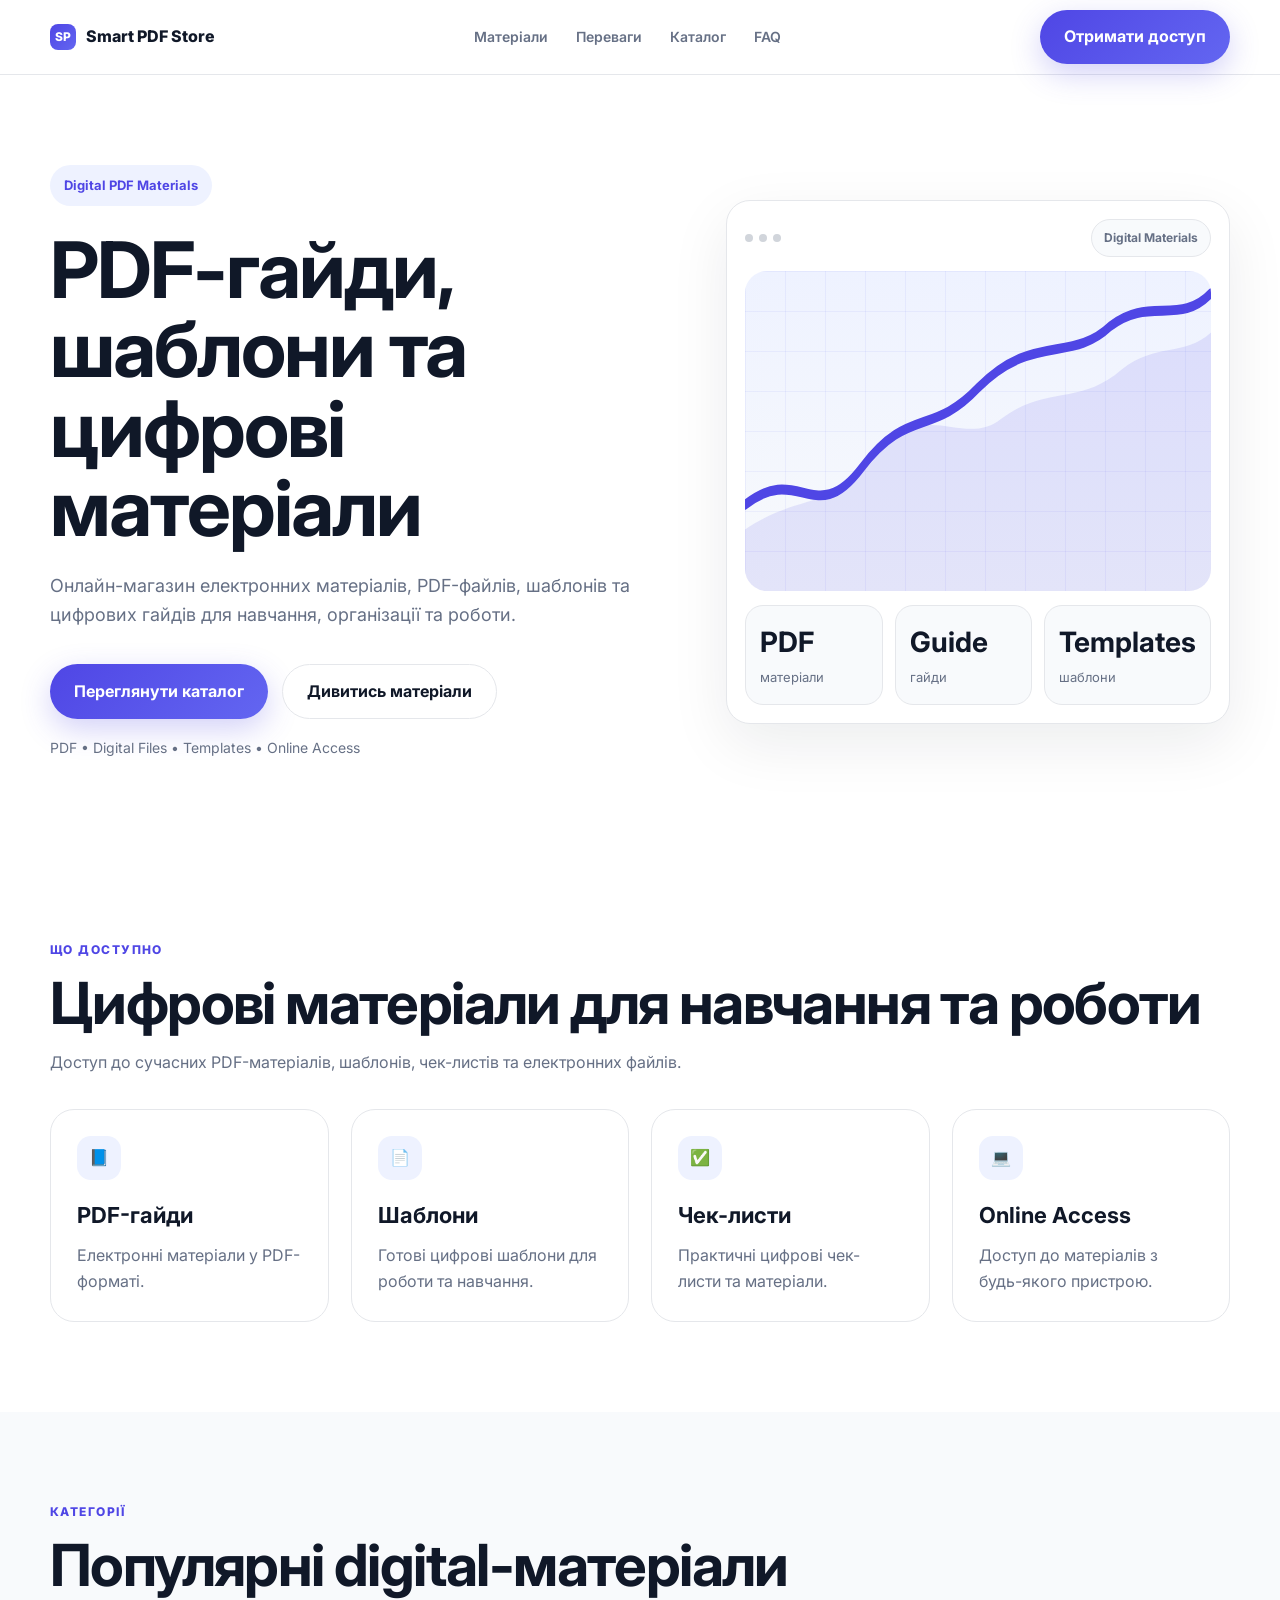
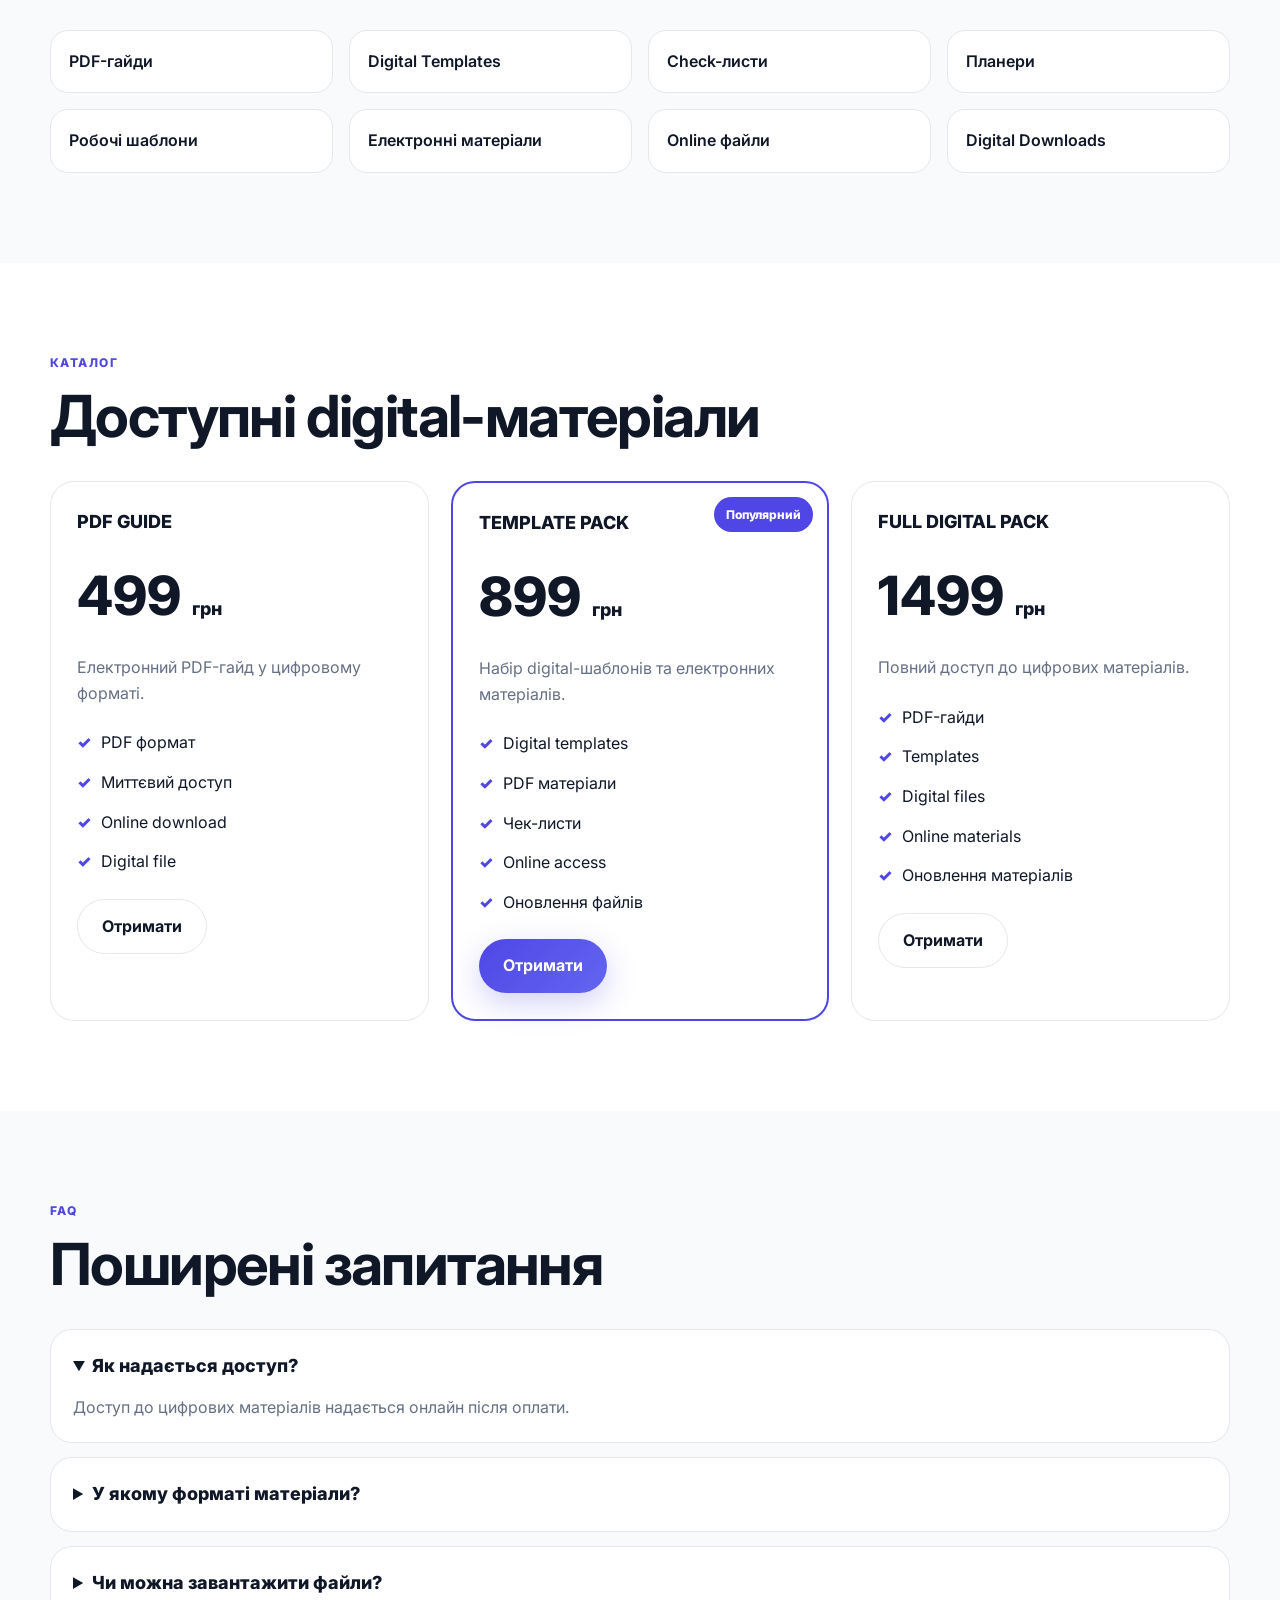
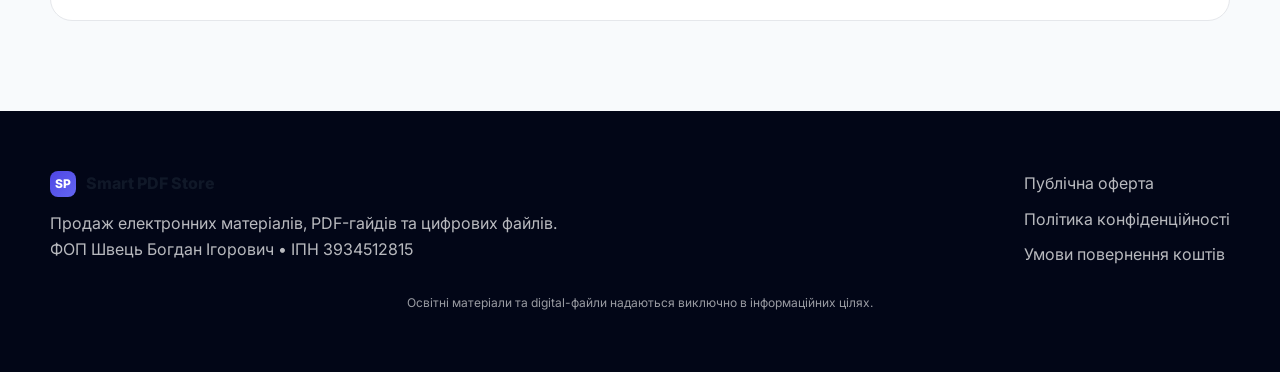
==== index.html @ fd8b2521 "Add files via upload" ====
<!DOCTYPE html>
<html lang="uk">
<head>
  <meta charset="UTF-8" />
  <meta name="viewport" content="width=device-width, initial-scale=1.0" />

  <title>Smart PDF Store</title>

  <meta name="description" content="Продаж електронних матеріалів, PDF-гайдів, шаблонів та цифрових файлів." />

  <link rel="preconnect" href="https://fonts.googleapis.com">
  <link rel="preconnect" href="https://fonts.gstatic.com" crossorigin>

  <link href="https://fonts.googleapis.com/css2?family=Inter:wght@400;500;600;700;800&display=swap" rel="stylesheet">

  <link rel="stylesheet" href="style.css">
</head>

<body>

<header>

  <div class="container nav">

    <a href="#top" class="logo">
      <span class="logo-mark">SP</span>
      <span>Smart PDF Store</span>
    </a>

    <nav class="nav-links">
      <a href="#products">Матеріали</a>
      <a href="#benefits">Переваги</a>
      <a href="#pricing">Каталог</a>
      <a href="#faq">FAQ</a>
    </nav>

    <a class="btn btn-primary"
       href="https://t.me/TM_Vladosss01"
       target="_blank">

      Отримати доступ

    </a>

  </div>

</header>

<main id="top">

  <!-- HERO -->

  <section class="hero">

    <div class="container hero-grid">

      <div>

        <div class="badge">
          Digital PDF Materials
        </div>

        <h1>
          PDF-гайди,
          шаблони та
          цифрові матеріали
        </h1>

        <p>
          Онлайн-магазин електронних матеріалів,
          PDF-файлів, шаблонів та цифрових гайдів
          для навчання, організації та роботи.
        </p>

        <div class="hero-actions">

          <a href="https://t.me/TM_Vladosss01"
             target="_blank"
             class="btn btn-primary">

            Переглянути каталог

          </a>

          <a href="#pricing"
             class="btn btn-secondary">

            Дивитись матеріали

          </a>

        </div>

        <div class="under">
          PDF • Digital Files • Templates • Online Access
        </div>

      </div>

      <div class="dashboard">

        <div class="dash-top">

          <div class="dots">
            <span></span>
            <span></span>
            <span></span>
          </div>

          <div class="dash-pill">
            Digital Materials
          </div>

        </div>

        <div class="chart">

          <svg viewBox="0 0 600 260" preserveAspectRatio="none">

            <path
              d="M0 190 C70 155 90 210 150 160 C210 110 240 135 300 95 C370 50 420 75 470 45 C520 20 560 45 600 18"
              fill="none"
              stroke="#4f46e5"
              stroke-width="8"
              stroke-linecap="round"
            />

            <path
              d="M0 210 C70 180 115 195 170 150 C230 100 280 145 330 120 C390 92 430 110 485 80 C530 58 565 70 600 50 L600 260 L0 260 Z"
              fill="rgba(79,70,229,.12)"
            />

          </svg>

        </div>

        <div class="stat-row">

          <div class="stat">
            <strong>PDF</strong>
            <span>матеріали</span>
          </div>

          <div class="stat">
            <strong>Guide</strong>
            <span>гайди</span>
          </div>

          <div class="stat">
            <strong>Templates</strong>
            <span>шаблони</span>
          </div>

        </div>

      </div>

    </div>

  </section>

  <!-- BENEFITS -->

  <section id="benefits">

    <div class="container">

      <div class="section-head">

        <div class="eyebrow">
          Що доступно
        </div>

        <h2>
          Цифрові матеріали
          для навчання та роботи
        </h2>

        <p>
          Доступ до сучасних PDF-матеріалів,
          шаблонів, чек-листів та електронних файлів.
        </p>

      </div>

      <div class="grid-4">

        <div class="card">
          <div class="icon">📘</div>

          <h3>PDF-гайди</h3>

          <p>
            Електронні матеріали
            у PDF-форматі.
          </p>
        </div>

        <div class="card">
          <div class="icon">📄</div>

          <h3>Шаблони</h3>

          <p>
            Готові цифрові шаблони
            для роботи та навчання.
          </p>
        </div>

        <div class="card">
          <div class="icon">✅</div>

          <h3>Чек-листи</h3>

          <p>
            Практичні цифрові
            чек-листи та матеріали.
          </p>
        </div>

        <div class="card">
          <div class="icon">💻</div>

          <h3>Online Access</h3>

          <p>
            Доступ до матеріалів
            з будь-якого пристрою.
          </p>
        </div>

      </div>

    </div>

  </section>

  <!-- PRODUCTS -->

  <section id="products" class="soft">

    <div class="container">

      <div class="section-head">

        <div class="eyebrow">
          Категорії
        </div>

        <h2>
          Популярні digital-матеріали
        </h2>

      </div>

      <div class="features">

        <div class="feature">
          PDF-гайди
        </div>

        <div class="feature">
          Digital Templates
        </div>

        <div class="feature">
          Check-листи
        </div>

        <div class="feature">
          Планери
        </div>

        <div class="feature">
          Робочі шаблони
        </div>

        <div class="feature">
          Електронні матеріали
        </div>

        <div class="feature">
          Online файли
        </div>

        <div class="feature">
          Digital Downloads
        </div>

      </div>

    </div>

  </section>

  <!-- PRICING -->

  <section id="pricing">

    <div class="container">

      <div class="section-head">

        <div class="eyebrow">
          Каталог
        </div>

        <h2>
          Доступні digital-матеріали
        </h2>

      </div>

      <div class="grid-3">

        <div class="card price-card">

          <div class="price-title">
            PDF GUIDE
          </div>

          <div class="price-value">
            499 <span>грн</span>
          </div>

          <div class="price-desc">
            Електронний PDF-гайд
            у цифровому форматі.
          </div>

          <ul class="price-list">
            <li>PDF формат</li>
            <li>Миттєвий доступ</li>
            <li>Online download</li>
            <li>Digital file</li>
          </ul>

          <a href="https://t.me/TM_Vladosss01"
             target="_blank"
             class="btn btn-secondary">

            Отримати

          </a>

        </div>

        <div class="card price-card popular">

          <div class="label">
            Популярний
          </div>

          <div class="price-title">
            TEMPLATE PACK
          </div>

          <div class="price-value">
            899 <span>грн</span>
          </div>

          <div class="price-desc">
            Набір digital-шаблонів
            та електронних матеріалів.
          </div>

          <ul class="price-list">
            <li>Digital templates</li>
            <li>PDF матеріали</li>
            <li>Чек-листи</li>
            <li>Online access</li>
            <li>Оновлення файлів</li>
          </ul>

          <a href="https://t.me/TM_Vladosss01"
             target="_blank"
             class="btn btn-primary">

            Отримати

          </a>

        </div>

        <div class="card price-card">

          <div class="price-title">
            FULL DIGITAL PACK
          </div>

          <div class="price-value">
            1499 <span>грн</span>
          </div>

          <div class="price-desc">
            Повний доступ
            до цифрових матеріалів.
          </div>

          <ul class="price-list">
            <li>PDF-гайди</li>
            <li>Templates</li>
            <li>Digital files</li>
            <li>Online materials</li>
            <li>Оновлення матеріалів</li>
          </ul>

          <a href="https://t.me/TM_Vladosss01"
             target="_blank"
             class="btn btn-secondary">

            Отримати

          </a>

        </div>

      </div>

    </div>

  </section>

  <!-- FAQ -->

  <section id="faq" class="soft">

    <div class="container">

      <div class="section-head">

        <div class="eyebrow">
          FAQ
        </div>

        <h2>
          Поширені запитання
        </h2>

      </div>

      <div class="faq">

        <details open>
          <summary>
            Як надається доступ?
          </summary>

          <p>
            Доступ до цифрових матеріалів
            надається онлайн після оплати.
          </p>
        </details>

        <details>
          <summary>
            У якому форматі матеріали?
          </summary>

          <p>
            Матеріали доступні
            у PDF та digital-форматах.
          </p>
        </details>

        <details>
          <summary>
            Чи можна завантажити файли?
          </summary>

          <p>
            Так, більшість матеріалів
            доступні для online-download.
          </p>
        </details>

      </div>

    </div>

  </section>

</main>

<footer>

  <div class="container footer-grid">

    <div>

      <div class="logo" style="margin-bottom:14px">

        <span class="logo-mark">SP</span>
        <span>Smart PDF Store</span>

      </div>

      <p>
        Продаж електронних матеріалів,
        PDF-гайдів та цифрових файлів.
      </p>

      <p>
        ФОП Швець Богдан Ігорович •
        ІПН 3934512815
      </p>

    </div>

    <div class="footer-links">

      <a href="oferta.html">
        Публічна оферта
      </a>

      <a href="privacy.html">
        Політика конфіденційності
      </a>

      <a href="refund.html">
        Умови повернення коштів
      </a>

     

    </div>

  </div>

  <p class="footer-disclaimer">
    Освітні матеріали та digital-файли
    надаються виключно
    в інформаційних цілях.
  </p>

</footer>

</body>
</html>
---- style.css ----
:root {
  --bg: #ffffff;
  --text: #101828;
  --muted: #667085;
  --soft: #f8fafc;
  --line: #e5e7eb;
  --card: #ffffff;
  --accent: #4f46e5;
  --accent-2: #2563eb;
  --accent-soft: #eef2ff;
  --radius: 24px;
  --shadow: 0 20px 60px rgba(15, 23, 42, 0.08);
}

* {
  margin: 0;
  padding: 0;
  box-sizing: border-box;
}

html {
  scroll-behavior: smooth;
}

body {
  font-family: 'Inter', sans-serif;
  background: var(--bg);
  color: var(--text);
  line-height: 1.6;
}

.container {
  width: min(1180px, calc(100% - 40px));
  margin: 0 auto;
}

header {
  position: sticky;
  top: 0;
  background: rgba(255,255,255,.9);
  backdrop-filter: blur(10px);
  border-bottom: 1px solid var(--line);
  z-index: 100;
}

.nav {
  height: 74px;
  display: flex;
  align-items: center;
  justify-content: space-between;
}

.logo {
  display: flex;
  align-items: center;
  gap: 10px;
  font-weight: 800;
  color: var(--text);
  text-decoration: none;
}

.logo-mark {
  width: 26px;
  height: 26px;
  border-radius: 8px;
  background: linear-gradient(135deg, var(--accent), #6366f1);
  display: grid;
  place-items: center;
  color: #fff;
  font-size: 12px;
}

.nav-links {
  display: flex;
  gap: 28px;
}

.nav-links a {
  text-decoration: none;
  color: var(--muted);
  font-weight: 600;
  font-size: 14px;
}

.btn {
  display: inline-flex;
  align-items: center;
  justify-content: center;
  padding: 14px 24px;
  border-radius: 999px;
  text-decoration: none;
  font-weight: 700;
  transition: .2s;
}

.btn-primary {
  background: linear-gradient(135deg, var(--accent), #6366f1);
  color: white;
  box-shadow: 0 10px 30px rgba(79,70,229,.25);
}

.btn-secondary {
  border: 1px solid var(--line);
  color: var(--text);
  background: white;
}

.hero {
  padding: 90px 0;
}

.hero-grid {
  display: grid;
  grid-template-columns: 1.1fr .9fr;
  gap: 60px;
  align-items: center;
}

.badge {
  display: inline-flex;
  align-items: center;
  gap: 8px;
  background: var(--accent-soft);
  color: var(--accent);
  padding: 10px 14px;
  border-radius: 999px;
  font-size: 13px;
  font-weight: 700;
  margin-bottom: 24px;
}

h1 {
  font-size: clamp(46px, 7vw, 78px);
  line-height: 1.02;
  letter-spacing: -2px;
  margin-bottom: 24px;
}

.hero p {
  color: var(--muted);
  font-size: 18px;
  max-width: 620px;
}

.hero-actions {
  display: flex;
  gap: 14px;
  margin-top: 34px;
  flex-wrap: wrap;
}

.under {
  margin-top: 18px;
  color: var(--muted);
  font-size: 14px;
}

.dashboard {
  background: var(--card);
  border: 1px solid var(--line);
  border-radius: var(--radius);
  padding: 18px;
  box-shadow: var(--shadow);
}

.dash-top {
  display: flex;
  align-items: center;
  justify-content: space-between;
  margin-bottom: 14px;
}

.dots {
  display: flex;
  gap: 6px;
}

.dots span {
  width: 8px;
  height: 8px;
  border-radius: 999px;
  background: #d1d5db;
}

.dash-pill {
  background: var(--soft);
  border: 1px solid var(--line);
  color: var(--muted);
  padding: 8px 12px;
  border-radius: 999px;
  font-size: 12px;
  font-weight: 700;
}

.chart {
  height: 320px;
  border-radius: 22px;
  background:
    linear-gradient(to right, rgba(99,102,241,.08) 1px, transparent 1px) 0 0/40px 40px,
    linear-gradient(to bottom, rgba(99,102,241,.08) 1px, transparent 1px) 0 0/40px 40px,
    linear-gradient(180deg, #eef2ff 0%, #f8fafc 100%);
  position: relative;
  overflow: hidden;
}

.chart svg {
  position: absolute;
  inset: 0;
  width: 100%;
  height: 100%;
}

.stat-row {
  display: grid;
  grid-template-columns: repeat(3,1fr);
  gap: 12px;
  margin-top: 14px;
}

.stat {
  background: var(--soft);
  border: 1px solid var(--line);
  border-radius: 18px;
  padding: 14px;
}

.stat strong {
  display: block;
  font-size: 28px;
}

.stat span {
  color: var(--muted);
  font-size: 13px;
}

section {
  padding: 90px 0;
}

.soft {
  background: var(--soft);
}

.section-head {
  margin-bottom: 34px;
}

.eyebrow {
  color: var(--accent);
  font-size: 12px;
  font-weight: 800;
  text-transform: uppercase;
  letter-spacing: .12em;
  margin-bottom: 14px;
}

h2 {
  font-size: clamp(34px, 5vw, 58px);
  line-height: 1.05;
  letter-spacing: -1.6px;
  margin-bottom: 16px;
}

.section-head p {
  color: var(--muted);
  max-width: 720px;
}

.grid-4 {
  display: grid;
  grid-template-columns: repeat(4,1fr);
  gap: 22px;
}

.card {
  background: var(--card);
  border: 1px solid var(--line);
  border-radius: var(--radius);
  padding: 26px;
}

.icon {
  width: 44px;
  height: 44px;
  border-radius: 14px;
  display: grid;
  place-items: center;
  background: var(--accent-soft);
  margin-bottom: 18px;
}

.card h3 {
  font-size: 22px;
  margin-bottom: 10px;
}

.card p {
  color: var(--muted);
}

.features {
  display: grid;
  grid-template-columns: repeat(4,1fr);
  gap: 16px;
}

.feature {
  padding: 18px;
  border-radius: 18px;
  border: 1px solid var(--line);
  background: white;
  font-weight: 600;
}

.program {
  display: grid;
  gap: 14px;
}

.module {
  display: grid;
  grid-template-columns: 120px 1fr;
  gap: 24px;
  padding: 24px;
  border: 1px solid var(--line);
  border-radius: 22px;
  background: white;
}

.module-num {
  color: var(--accent);
  font-weight: 800;
}

.module h3 {
  margin-bottom: 6px;
}

.module p {
  color: var(--muted);
}

.grid-3 {
  display: grid;
  grid-template-columns: repeat(3,1fr);
  gap: 22px;
}

.price-card {
  position: relative;
}

.label {
  position: absolute;
  top: 14px;
  right: 14px;
  background: var(--accent);
  color: white;
  padding: 8px 12px;
  border-radius: 999px;
  font-size: 12px;
  font-weight: 800;
}

.price-title {
  font-size: 18px;
  font-weight: 800;
}

.price-value {
  font-size: 54px;
  font-weight: 800;
  margin: 16px 0;
}

.price-value span {
  font-size: 18px;
}

.price-desc {
  color: var(--muted);
}

.price-list {
  list-style: none;
  margin: 24px 0;
  display: grid;
  gap: 14px;
}

.price-list li::before {
  content: "✓";
  color: var(--accent);
  font-weight: 900;
  margin-right: 10px;
}

.popular {
  border: 2px solid var(--accent);
}

.trust-box {
  background: linear-gradient(135deg, #111827, #312e81);
  color: white;
  border-radius: 32px;
  padding: 46px;
  display: grid;
  grid-template-columns: 1.1fr .9fr;
  gap: 28px;
}

.trust-box p {
  color: rgba(255,255,255,.8);
}

.trust-mini {
  display: grid;
  gap: 12px;
}

.trust-mini div {
  border: 1px solid rgba(255,255,255,.12);
  background: rgba(255,255,255,.06);
  padding: 16px 18px;
  border-radius: 18px;
  font-weight: 700;
}

.faq {
  display: grid;
  gap: 14px;
}

details {
  background: white;
  border: 1px solid var(--line);
  border-radius: 22px;
  padding: 22px;
}

summary {
  cursor: pointer;
  font-weight: 800;
  font-size: 18px;
}

details p {
  margin-top: 14px;
  color: var(--muted);
}

footer {
  background: #020617;
  color: white;
  padding: 60px 0;
}

.footer-grid {
  display: flex;
  justify-content: space-between;
  gap: 40px;
  flex-wrap: wrap;
}

.footer-links {
  display: grid;
  gap: 10px;
}

.footer-links a {
  color: rgba(255,255,255,.72);
  text-decoration: none;
}

footer p {
  color: rgba(255,255,255,.72);
}

.footer-disclaimer {
  margin-top: 25px;
  font-size: 12px;
  color: rgba(255,255,255,0.6);
  text-align: center;
  line-height: 1.6;
}

@media (max-width: 980px) {

  .hero-grid,
  .grid-4,
  .features,
  .grid-3,
  .trust-box {
    grid-template-columns: 1fr;
  }

  .module {
    grid-template-columns: 1fr;
  }

  .nav-links {
    display: none;
  }

  h1 {
    font-size: 52px;
  }

  h2 {
    font-size: 42px;
  }

}
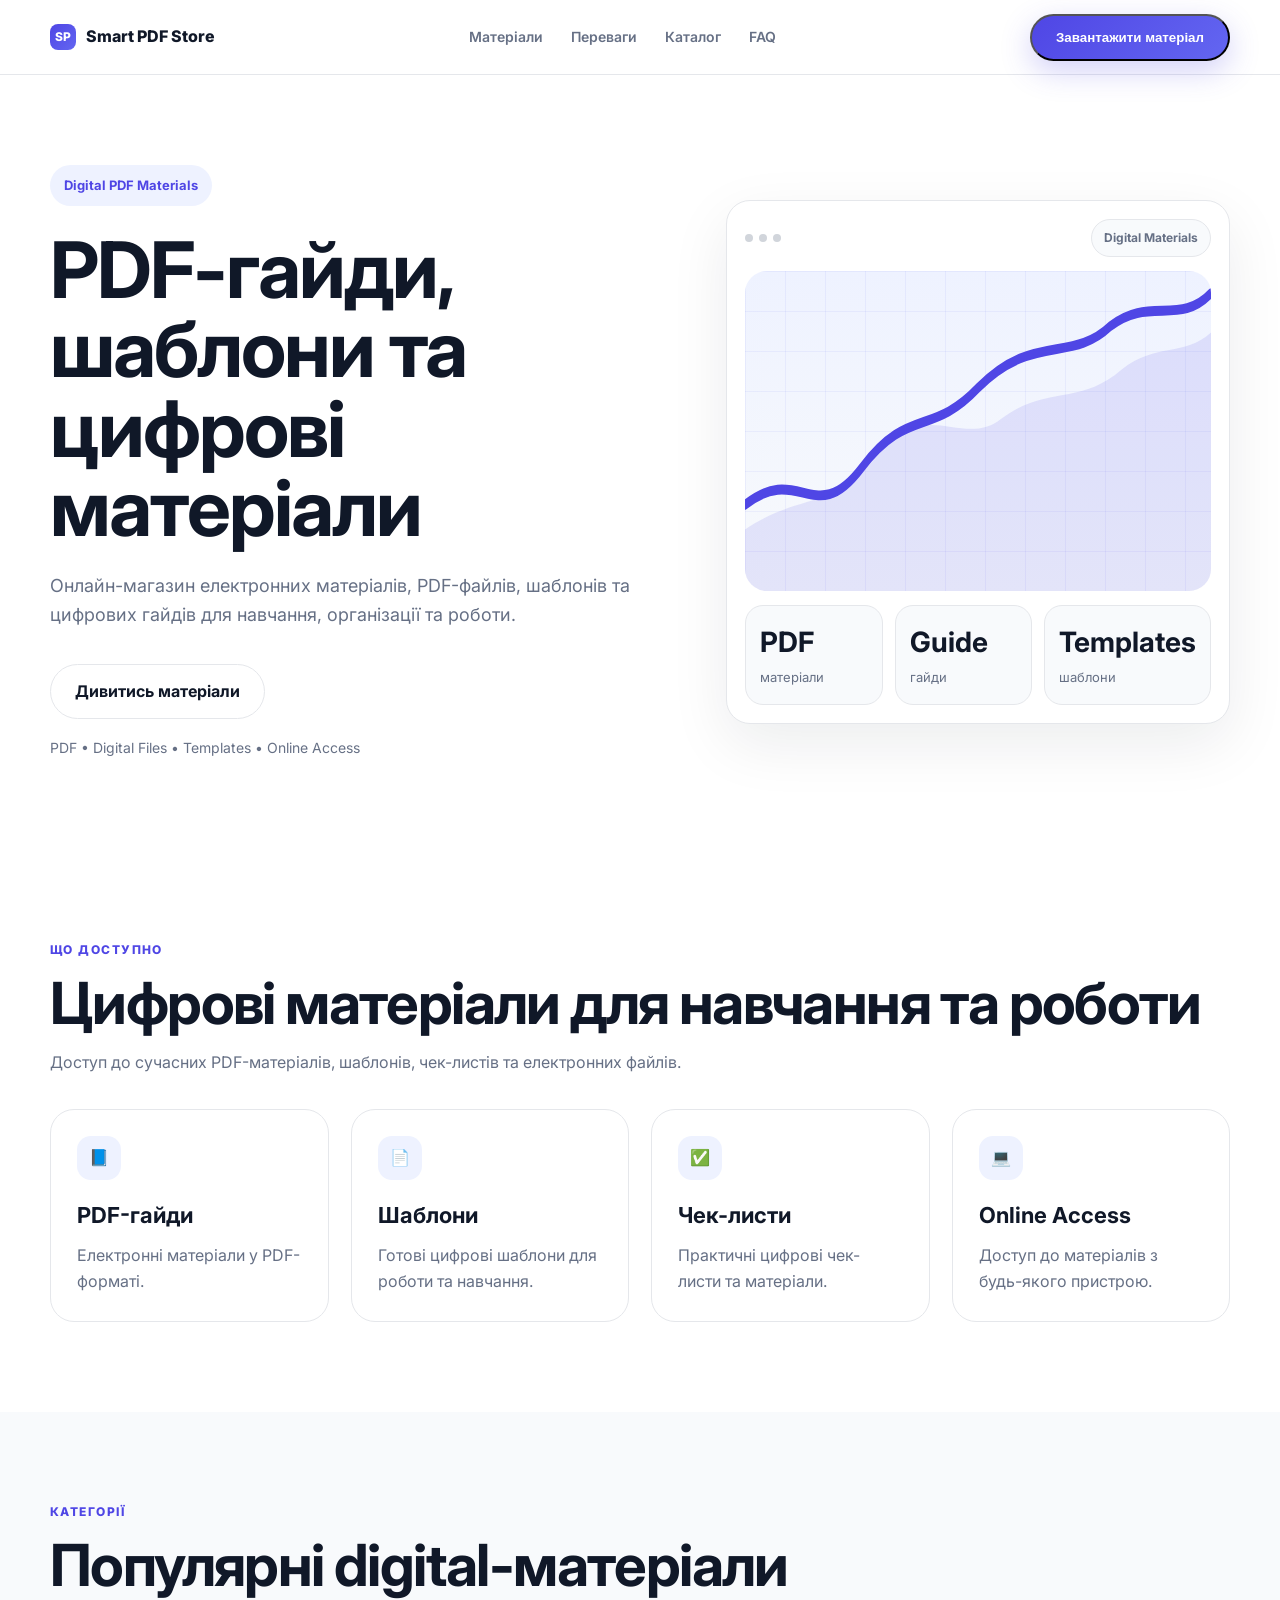
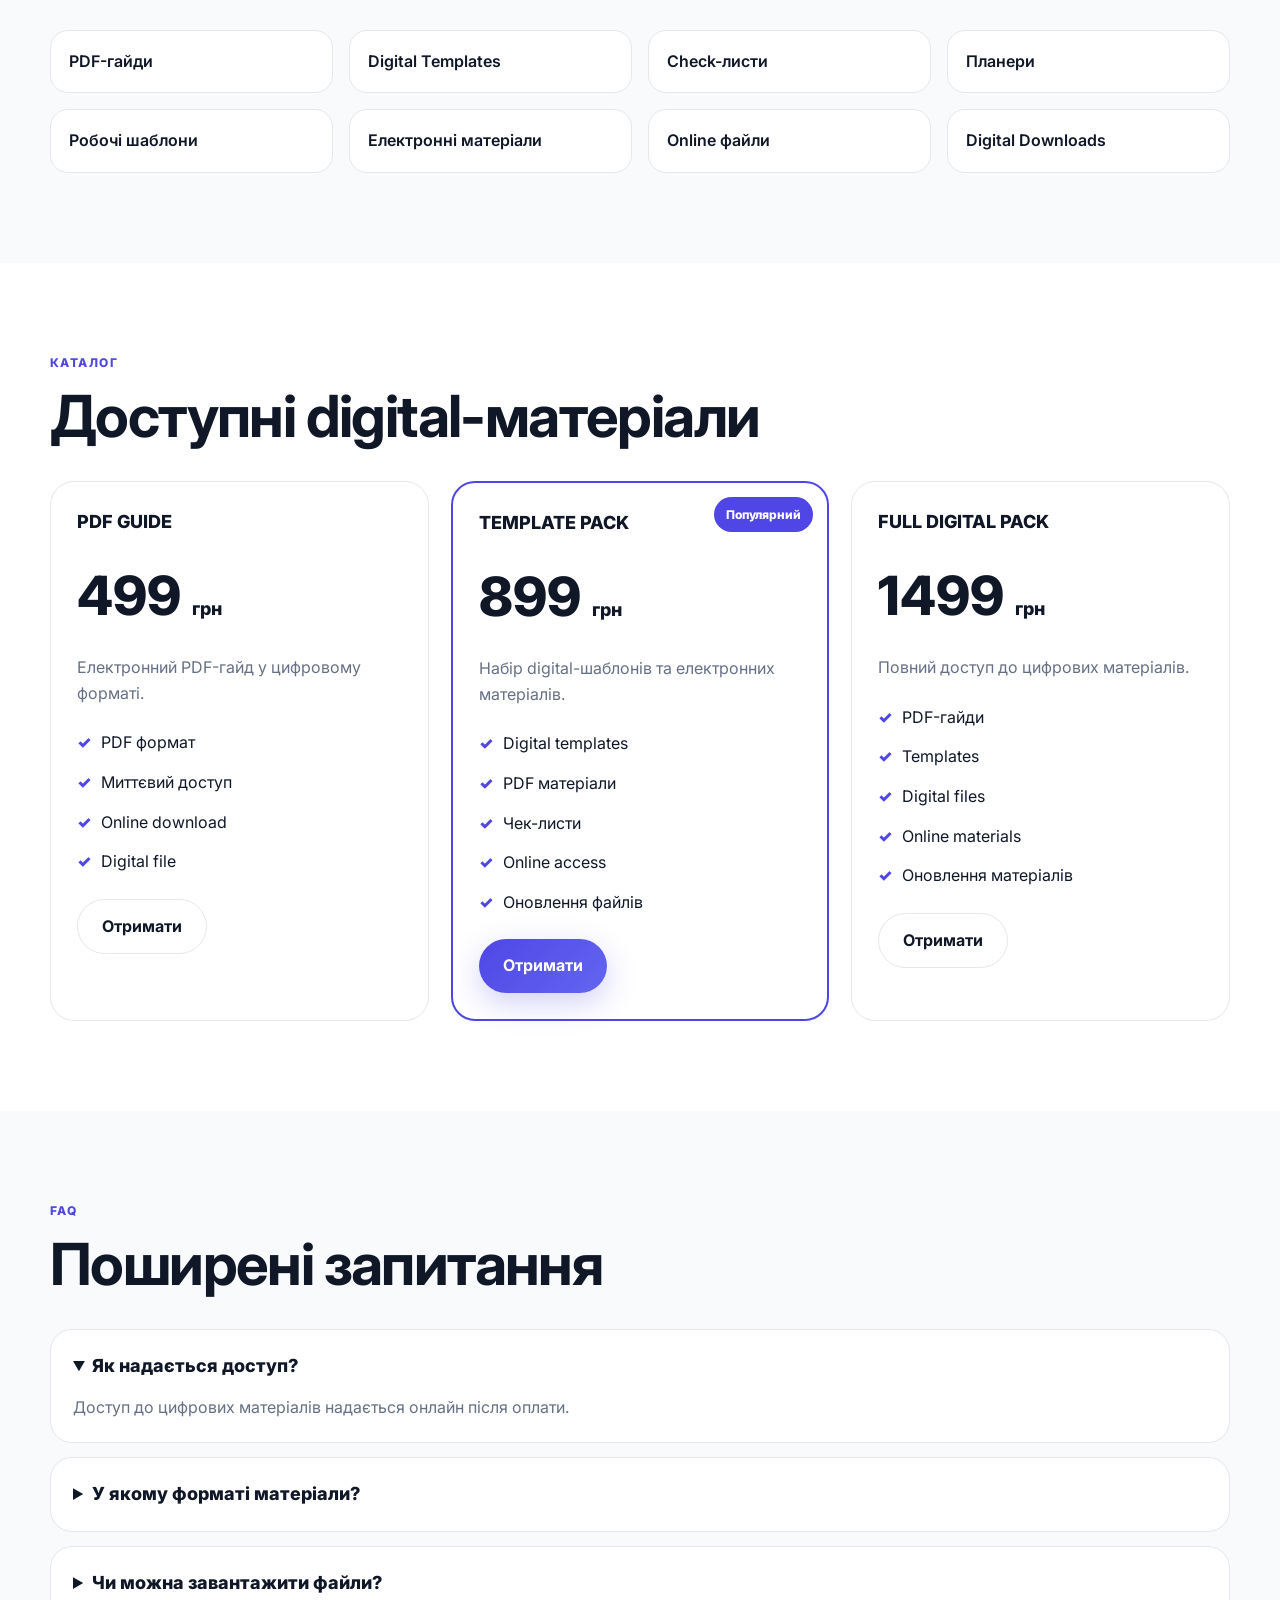
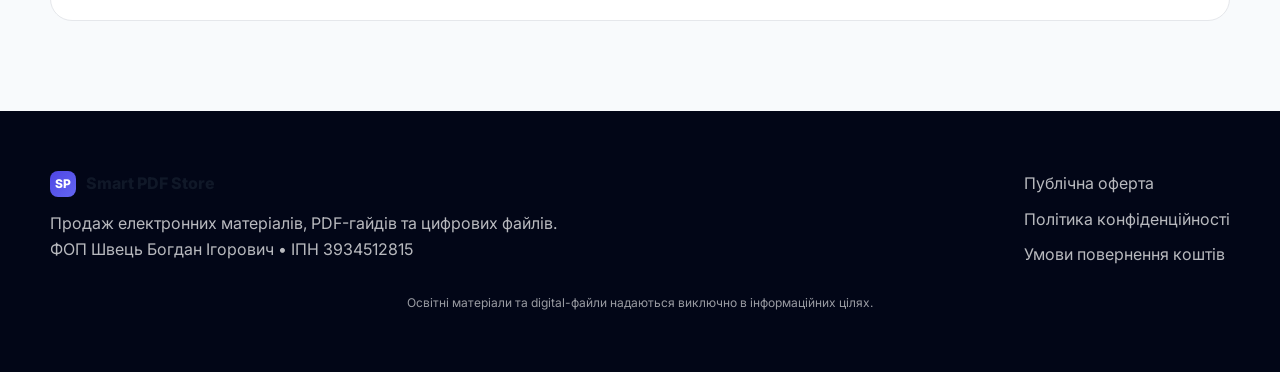
==== commit 971ab065: "Update index.html" ====
--- a/index.html
+++ b/index.html
@@ -34,14 +34,9 @@
       <a href="#faq">FAQ</a>
     </nav>
 
-    <a class="btn btn-primary"
-       href="https://t.me/TM_Vladosss01"
-       target="_blank">
-
-      Отримати доступ
-
-    </a>
-
+    <button class="btn btn-primary">
+  Завантажити матеріал
+</button>
   </div>
 
 </header>
@@ -74,13 +69,7 @@
 
         <div class="hero-actions">
 
-          <a href="https://t.me/TM_Vladosss01"
-             target="_blank"
-             class="btn btn-primary">
-
-            Переглянути каталог
-
-          </a>
+        
 
           <a href="#pricing"
              class="btn btn-secondary">
@@ -335,7 +324,7 @@
             <li>Digital file</li>
           </ul>
 
-          <a href="https://t.me/TM_Vladosss01"
+          <a href="https://secure.wayforpay.com/button/bdd46b5e7587c"
              target="_blank"
              class="btn btn-secondary">
 
@@ -372,7 +361,7 @@
             <li>Оновлення файлів</li>
           </ul>
 
-          <a href="https://t.me/TM_Vladosss01"
+          <a href="https://secure.wayforpay.com/button/bbd7bab980961"
              target="_blank"
              class="btn btn-primary">
 
@@ -405,7 +394,7 @@
             <li>Оновлення матеріалів</li>
           </ul>
 
-          <a href="https://t.me/TM_Vladosss01"
+          <a href="https://secure.wayforpay.com/button/b6de15a6300f5"
              target="_blank"
              class="btn btn-secondary">
 
@@ -536,4 +525,4 @@
 </footer>
 
 </body>
-</html>+</html>
